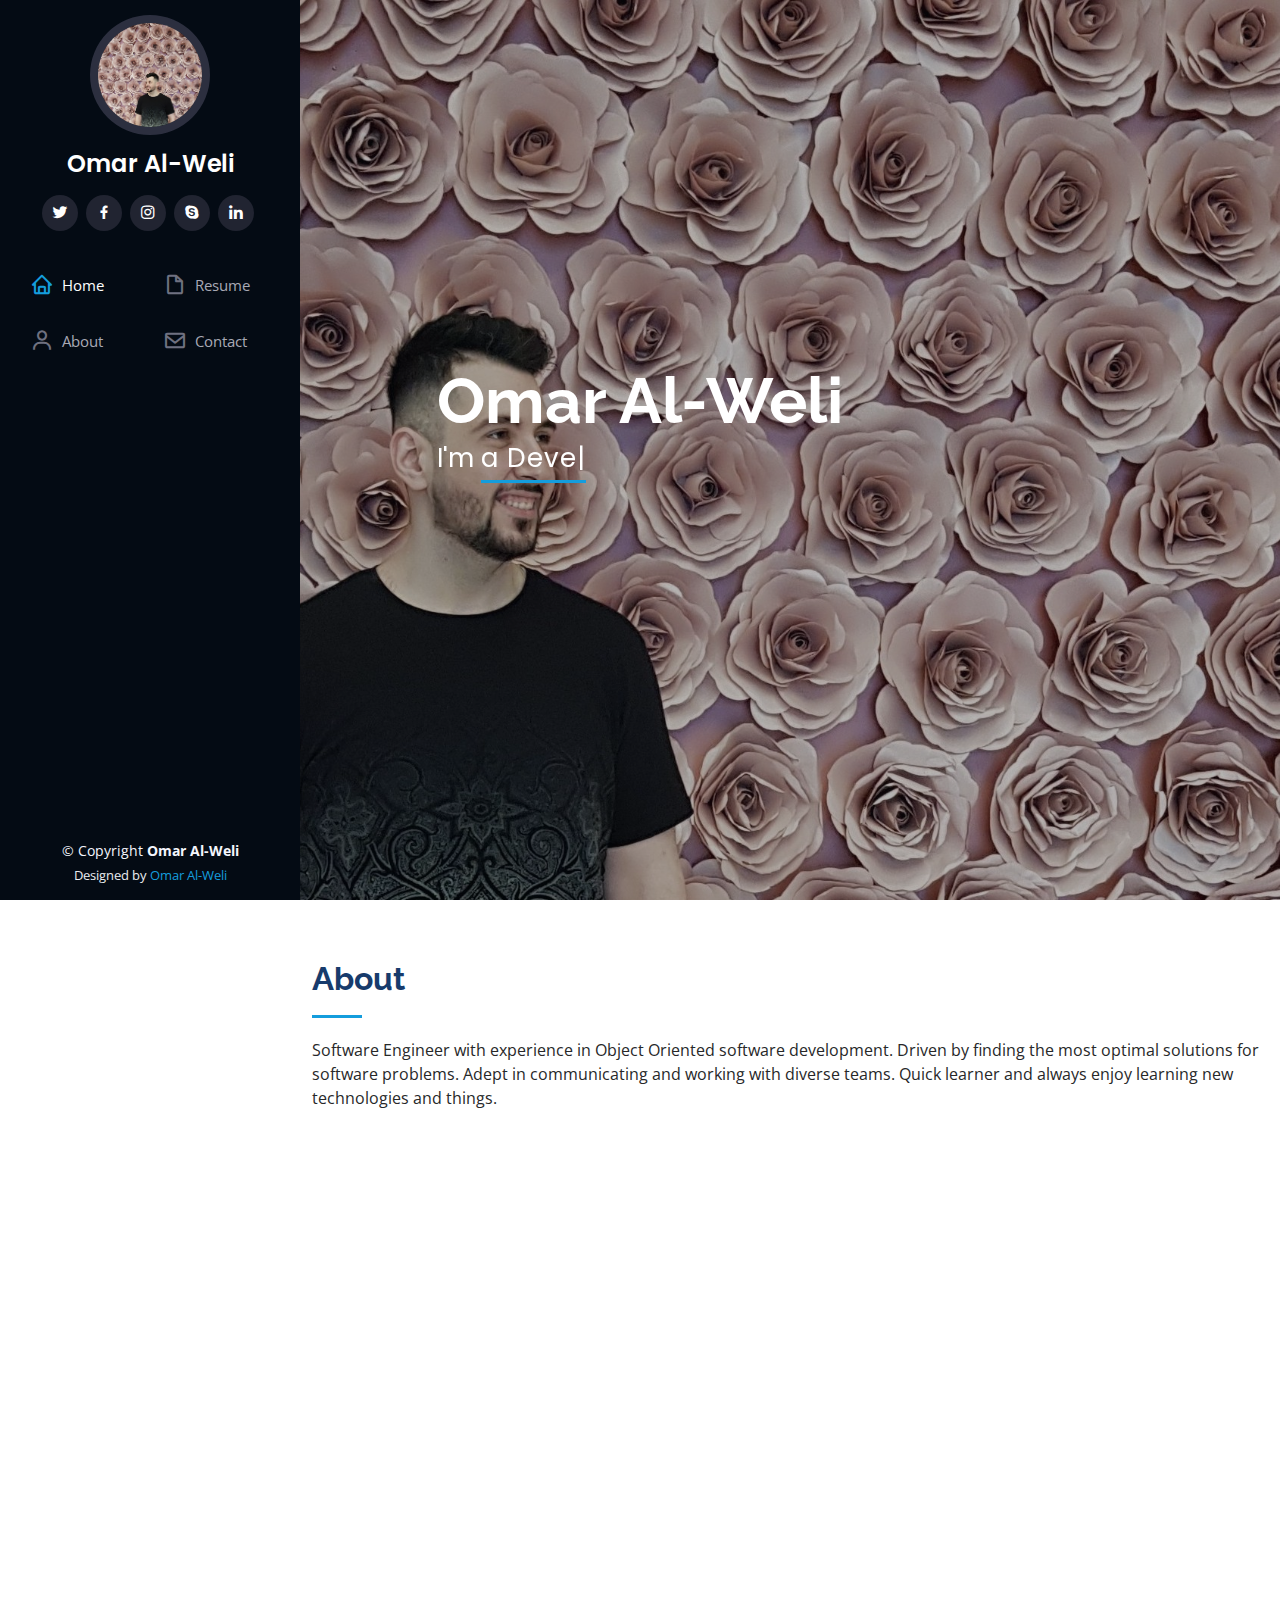
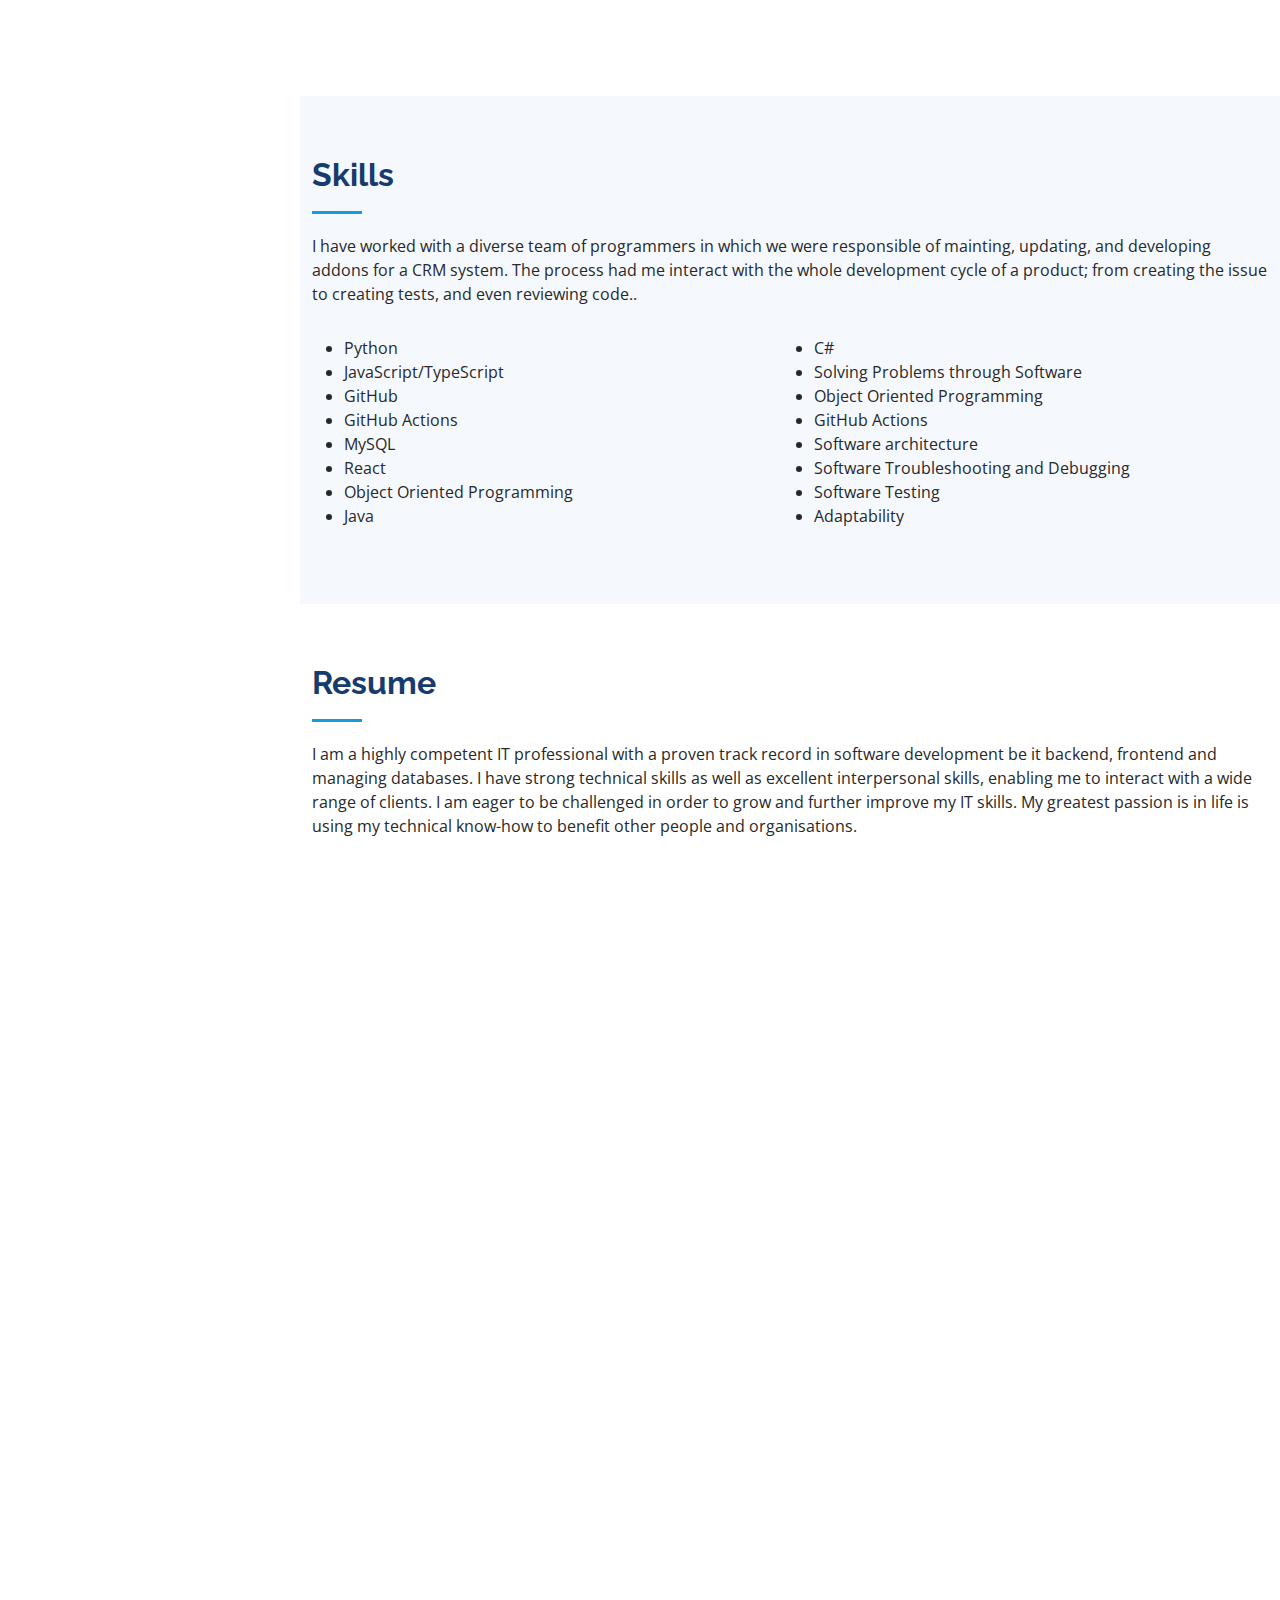
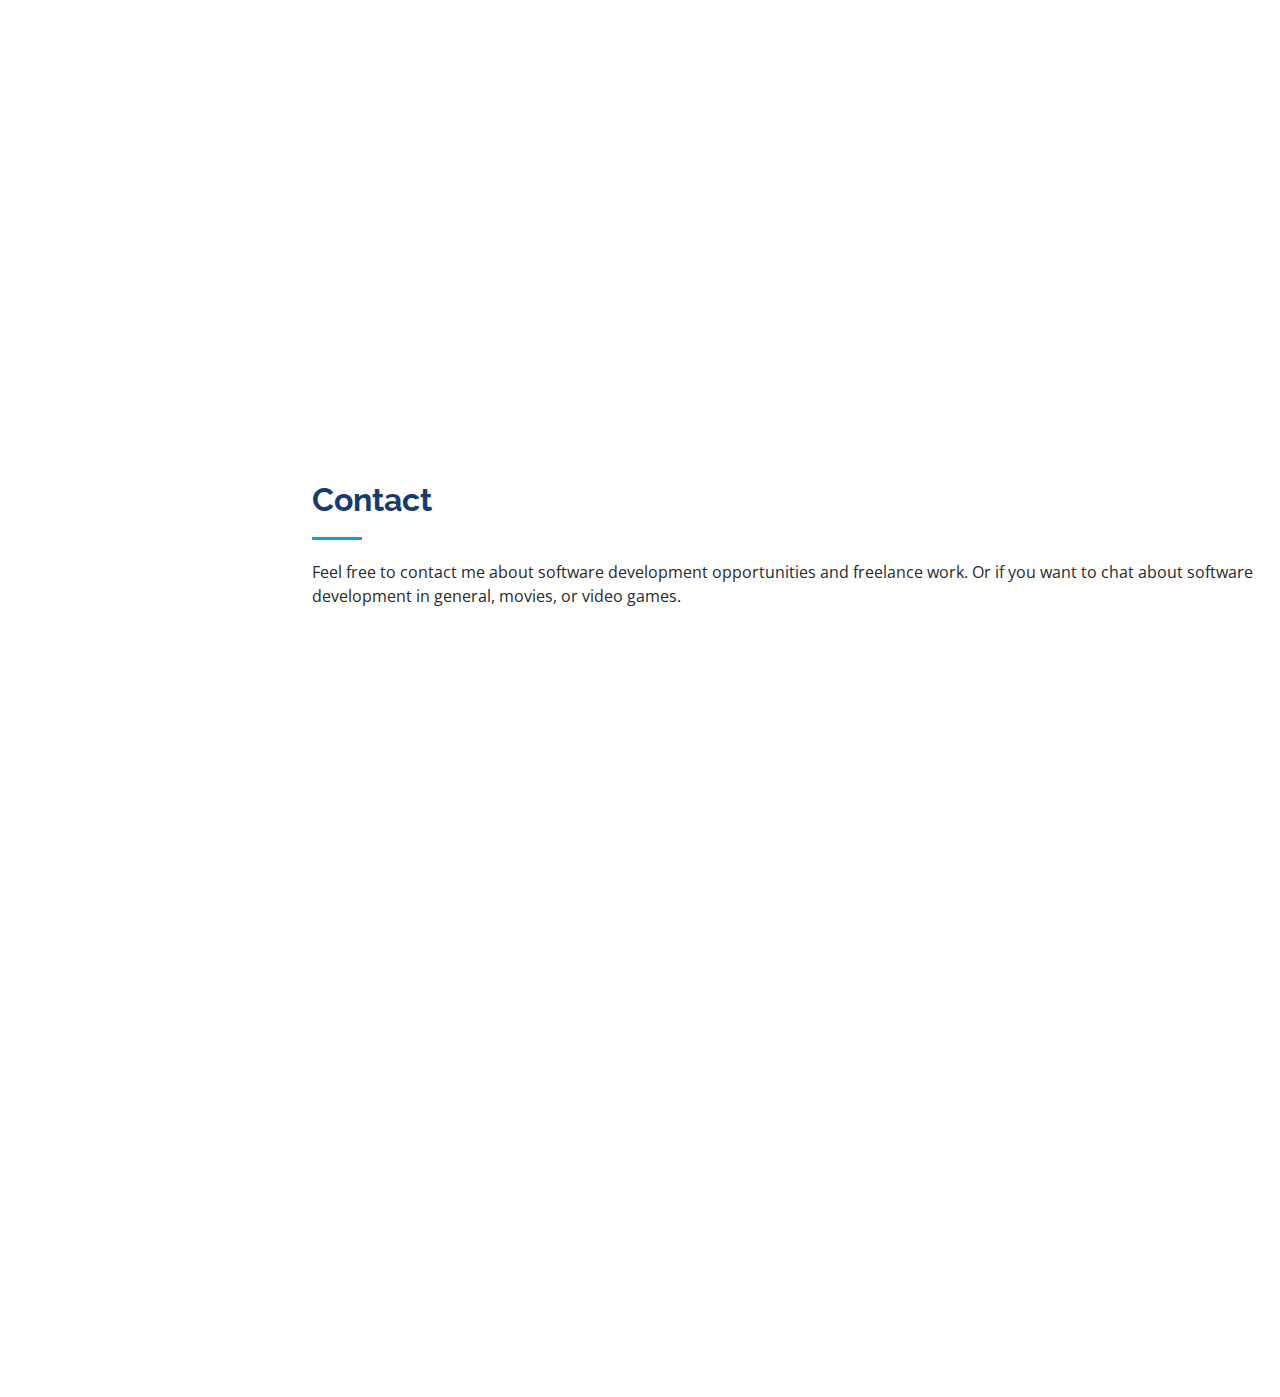
==== index.html @ 82b381b4 "set up the website" ====
<!DOCTYPE html>
<html lang="en">

<head>
  <meta charset="utf-8">
  <meta content="width=device-width, initial-scale=1.0" name="viewport">

  <title>Omar Al-Weli</title>
  <meta content="" name="description">
  <meta content="" name="keywords">

  <link href="assets/img/favicon.png" rel="icon">
  <link href="assets/img/apple-touch-icon.png" rel="apple-touch-icon">

  <link
    href="https://fonts.googleapis.com/css?family=Open+Sans:300,300i,400,400i,600,600i,700,700i|Raleway:300,300i,400,400i,500,500i,600,600i,700,700i|Poppins:300,300i,400,400i,500,500i,600,600i,700,700i"
    rel="stylesheet">

  <link href="assets/vendor/aos/aos.css" rel="stylesheet">
  <link href="assets/vendor/bootstrap/css/bootstrap.min.css" rel="stylesheet">
  <link href="assets/vendor/bootstrap-icons/bootstrap-icons.css" rel="stylesheet">
  <link href="assets/vendor/boxicons/css/boxicons.min.css" rel="stylesheet">
  <link href="assets/vendor/glightbox/css/glightbox.min.css" rel="stylesheet">
  <link href="assets/vendor/swiper/swiper-bundle.min.css" rel="stylesheet">

  <link href="assets/css/style.css" rel="stylesheet">
</head>

<body>

  <i class="bi bi-list mobile-nav-toggle d-xl-none"></i>

  <header id="header">
    <div class="d-flex flex-column">

      <div class="profile">
        <img src="assets/img/profile-img.jpg" alt="" class="img-fluid rounded-circle">
        <h1 class="text-light"><a href="index.html">Omar Al-Weli</a></h1>
        <div class="social-links mt-3 text-center">
          <a href="#" class="twitter"><i class="bx bxl-twitter"></i></a>
          <a href="#" class="facebook"><i class="bx bxl-facebook"></i></a>
          <a href="#" class="instagram"><i class="bx bxl-instagram"></i></a>
          <a href="#" class="google-plus"><i class="bx bxl-skype"></i></a>
          <a href="#" class="linkedin"><i class="bx bxl-linkedin"></i></a>
        </div>
      </div>

      <nav id="navbar" class="nav-menu navbar">
        <ul>
          <li><a href="#hero" class="nav-link scrollto active"><i class="bx bx-home"></i> <span>Home</span></a></li>
          <li><a href="#about" class="nav-link scrollto"><i class="bx bx-user"></i> <span>About</span></a></li>
          <li><a href="#resume" class="nav-link scrollto"><i class="bx bx-file-blank"></i> <span>Resume</span></a></li>
          <li><a href="#contact" class="nav-link scrollto"><i class="bx bx-envelope"></i> <span>Contact</span></a></li>
        </ul>
      </nav>
    </div>
  </header>

  <section id="hero" class="d-flex flex-column justify-content-center align-items-center">
    <div class="hero-container" data-aos="fade-in">
      <h1>Omar Al-Weli</h1>
      <p>I'm <span class="typed" data-typed-items="a Developer, a Coder, a Designer, an Engineer"></span></p>
    </div>
  </section>

  <main id="main">

    <section id="about" class="about">
      <div class="container">

        <div class="section-title">
          <h2>About</h2>
          <p>Software Engineer with experience in Object Oriented software development. Driven by finding the most
            optimal solutions for
            software problems. Adept in communicating and working with diverse teams. Quick learner and always enjoy
            learning new
            technologies and things.</p>
        </div>

        <div class="row">
          <div class="col-lg-4" data-aos="fade-right">
            <img src="assets/img/profile-img.jpg" class="img-fluid" alt="">
          </div>
          <div class="col-lg-8 pt-4 pt-lg-0 content" data-aos="fade-left">
            <h3>Software Developer &amp; Engineer.</h3>
            <p class="fst-italic">
              Professional software engineer for more than two years, more than 5 years studing software, and general
              tech nerd my whole life.
            </p>
            <div class="row">
              <div class="col-lg-6">
                <ul>
                  <li><i class="bi bi-chevron-right"></i> <strong>Birthday:</strong> <span>26 Sep 1990</span></li>
                  <li><i class="bi bi-chevron-right"></i> <strong>Github:</strong>
                    <span>https://github.com/OmarAl-Weli</span></li>
                  <li><i class="bi bi-chevron-right"></i> <strong>Phone:</strong> <span>+46 76 878 3244</span></li>
                  <li><i class="bi bi-chevron-right"></i> <strong>City:</strong> <span>Hässleholm, Sweden</span></li>
                </ul>
              </div>
              <div class="col-lg-6">
                <ul>
                  <li><i class="bi bi-chevron-right"></i> <strong>Age:</strong> <span>33</span></li>
                  <li><i class="bi bi-chevron-right"></i> <strong>Degree:</strong> <span>Master</span></li>
                  <li><i class="bi bi-chevron-right"></i> <strong>Email:</strong> <span>contact@omaralweli.se</span>
                  </li>
                  <li><i class="bi bi-chevron-right"></i> <strong>Freelance:</strong> <span>Available</span></li>
                </ul>
              </div>
            </div>
            <p>
              Although I have been programming professionally for two years I have been part of the tech world my whole
              life.
              Written my first line of code when I was 17 using Microsoft's Visual Basic, and as soon as my code got
              compiled
              and I saw the resuts on the screen I was hooked for life.
            </p>
          </div>
        </div>

      </div>
    </section>

    <section id="facts" class="facts">
      <div class="container">

      </div>
    </section>

    <section id="skills" class="skills section-bg">
      <div class="container">

        <div class="section-title">
          <h2>Skills</h2>
          <p>I have worked with a diverse team of programmers in which we were responsible of mainting, updating, and
            developing addons for a CRM system.
            The process had me interact with the whole development cycle of a product; from creating the issue to
            creating tests, and even reviewing code..</p>
        </div>

        <body>
          <ul>
            <li>Python</li>
            <li>JavaScript/TypeScript</li>
            <li>GitHub</li>
            <li>GitHub Actions</li>
            <li>MySQL</li>
            <li>React</li>
            <li>Object Oriented Programming</li>
            <li>Java</li>
            <li>C#</li>
            <li>Solving Problems through Software</li>
            <li>Object Oriented Programming</li>
            <li>GitHub Actions</li>
            <li>Software architecture</li>
            <li>Software Troubleshooting and Debugging</li>
            <li>Software Testing</li>
            <li>Adaptability</li>
          </ul>


      </div>

      </div>
    </section>

    <section id="resume" class="resume">
      <div class="container">

        <div class="section-title">
          <h2>Resume</h2>
          <p>I am a highly competent IT professional with a proven track record in software development be it backend, frontend and managing databases. 
            I have strong technical skills as well as excellent interpersonal skills, enabling me to interact with a wide range of clients. 
            I am eager to be challenged in order to grow and further improve my IT skills. 
            My greatest passion is in life is using my technical know-how to benefit other people and organisations.</p>
        </div>

        <div class="row">
          <div class="col-lg-6" data-aos="fade-up">
            <h3 class="resume-title">Summary</h3>
            <div class="resume-item pb-0">
              <h4>Omar Al-Weli</h4>
              <p><em>Software developer through and through with an academic and professional background.</em></p>
              <ul>
                <li>Löjtnant Granlunds Väg 2b, Hässleholm</li>
                <li>(076) 878-3244</li>
                <li>contact@omaralweli.se</li>
              </ul>
            </div>

            <h3 class="resume-title">Education</h3>
            <div class="resume-item">
              <h4>Master of Science &amp; Software Engineering</h4>
              <h5>2015 - 2020</h5>
              <p><em>Blekinge Tekniska Högskola , Karlskrona, Sweden</em></p>
              <p>The education provided me with the skills and knowledge required to engineer software systems from the initial planning and scoping of projects, 
                to the process of development, testing, and delivery of the software system itself.  
                The courses covered both engineering and working methodology and it covered subjects such as project planning, software quality, and research methodology.</p>
                <p><b>Research Interests:</b> Software Engineering, Requirement Engineering, Algorithms and Data Structure.</p>
            </div>
            <div class="resume-item">
              <h4>Bachelor of Science &amp; Software development</h4>
              <h5>2011 - 2015</h5>
              <p><em>Kristianstad Högskola, Kristianstad, Sweden</em></p>
              <p>The programme in software development provided both theoretical depth and practical skills. 
                We learned to program, primarily in Java and Python, but also in a number of other programming languages. 
                We developed web and client/server applications as well as apps for mobile platforms such as Android. 
                We also learned about popular new technologies such as cloud services, Big Data and machine learning. 
                All in all it prepared us for a career in a sector in constant development.</p>
                <p><b>Focus:</b> Android Development, Web Development, Software Architecture, Software Testing, And Databases.</p>
            </div>
          </div>
          <div class="col-lg-6" data-aos="fade-up" data-aos-delay="100">
            <h3 class="resume-title">Professional Experience</h3>
            <div class="resume-item">
              <h4>Software Engineer</h4>
              <h5>2021 - Present</h5>
              <p><em>Lime Technologies, Lund, Sweden </em></p>
              <ul>
                <li>Working as a part of the add-ons team and is one of the team members who are responsible for specifying, describing,
                  and creating issues/tasks for each project.</li>
                <li>Coding tasks, fixing bugs, solving coding issues, writing features, and reviewing code in both Python and TypeScript
                  for several web application projects. </li>
                <li>Working with UI/UX to create a functional yet visually appealing products.</li>
                <li>Developing and presenting/demoing features and solutions for the rest of engineering team and senior staff.</li>
                <li>Writing backend and frontend tests.</li>
                <li>Working with GitHub actions and version control and is responsible for two Git repos.</li>
              </ul>
            </div>
            <div class="resume-item">
              <h4>PART TIME WORK EXPERIENCE</h4>
              <h5>2009 - 2018</h5>
              <p><em>Kristianstad, Sweden</em></p>
              <ul>
                <li>Local tech and software repair and maintenance shop.</li>
                <li>Health sector work - Helgedal Hemtjänst</li>
                <li>Administrative and assistance work in a local theater - Kristianstad teater</li>
              </ul>
            </div>
          </div>
        </div>

      </div>
    </section>

    <section id="contact" class="contact">
      <div class="container">

        <div class="section-title">
          <h2>Contact</h2>
          <p>Feel free to contact me about software development opportunities and freelance work. Or if you want to chat about software development in general, movies, or video games.</p>
        </div>

        <div class="row" data-aos="fade-in">

          <div class="col-lg-5 d-flex align-items-stretch">
            <div class="info">
              <div class="address">
                <i class="bi bi-geo-alt"></i>
                <h4>Location:</h4>
                <p>Löjtnant Granlunds väg 2B, 281 52 Hässleholm</p>
              </div>

              <div class="email">
                <i class="bi bi-envelope"></i>
                <h4>Email:</h4>
                <p>contact@omaralweli.se</p>
              </div>

              <div class="phone">
                <i class="bi bi-phone"></i>
                <h4>Call:</h4>
                <p>+46 76 878 3244</p>
              </div>
              <iframe
                src="https://www.google.com/maps/embed?pb=!1m18!1m12!1m3!1d2221.5045456024127!2d13.755064016991216!3d56.16567058066582!2m3!1f0!2f0!3f0!3m2!1i1024!2i768!4f13.1!3m3!1m2!1s0x465157cd54b1b797%3A0x8b37cc461321b036!2sL%C3%B6jtnant%20Granlunds%20v%C3%A4g%202B%2C%20281%2052%20H%C3%A4ssleholm!5e0!3m2!1sen!2sse!4v1675529729567!5m2!1sen!2sse"
                frameborder="0" style="border:0; width: 100%; height: 290px;" allowfullscreen></iframe>
            </div>

          </div>

          <div class="col-lg-7 mt-5 mt-lg-0 d-flex align-items-stretch">
            <form action="forms/contact.php" method="post" role="form" class="php-email-form">
              <div class="row">
                <div class="form-group col-md-6">
                  <label for="name">Your Name</label>
                  <input type="text" name="name" class="form-control" id="name" required>
                </div>
                <div class="form-group col-md-6">
                  <label for="name">Your Email</label>
                  <input type="email" class="form-control" name="email" id="email" required>
                </div>
              </div>
              <div class="form-group">
                <label for="name">Subject</label>
                <input type="text" class="form-control" name="subject" id="subject" required>
              </div>
              <div class="form-group">
                <label for="name">Message</label>
                <textarea class="form-control" name="message" rows="10" required></textarea>
              </div>
              <div class="my-3">
                <div class="loading">Loading</div>
                <div class="error-message"></div>
                <div class="sent-message">Your message has been sent. Thank you!</div>
              </div>
              <div class="text-center"><button type="submit">Send Message</button></div>
            </form>
          </div>

        </div>

      </div>
    </section>

  </main>

  <footer id="footer">
    <div class="container">
      <div class="copyright">
        &copy; Copyright <strong><span>Omar Al-Weli</span></strong>
      </div>
      <div class="credits">
        Designed by <a href="mailto:contact@omaralweli.se">Omar Al-Weli</a>
      </div>
    </div>
  </footer>

  <a href="#" class="back-to-top d-flex align-items-center justify-content-center"><i
      class="bi bi-arrow-up-short"></i></a>

  <script src="assets/vendor/purecounter/purecounter_vanilla.js"></script>
  <script src="assets/vendor/aos/aos.js"></script>
  <script src="assets/vendor/bootstrap/js/bootstrap.bundle.min.js"></script>
  <script src="assets/vendor/glightbox/js/glightbox.min.js"></script>
  <script src="assets/vendor/isotope-layout/isotope.pkgd.min.js"></script>
  <script src="assets/vendor/swiper/swiper-bundle.min.js"></script>
  <script src="assets/vendor/typed.js/typed.min.js"></script>
  <script src="assets/vendor/waypoints/noframework.waypoints.js"></script>
  <script src="assets/vendor/php-email-form/validate.js"></script>

  <script src="assets/js/main.js"></script>

</body>

</html>
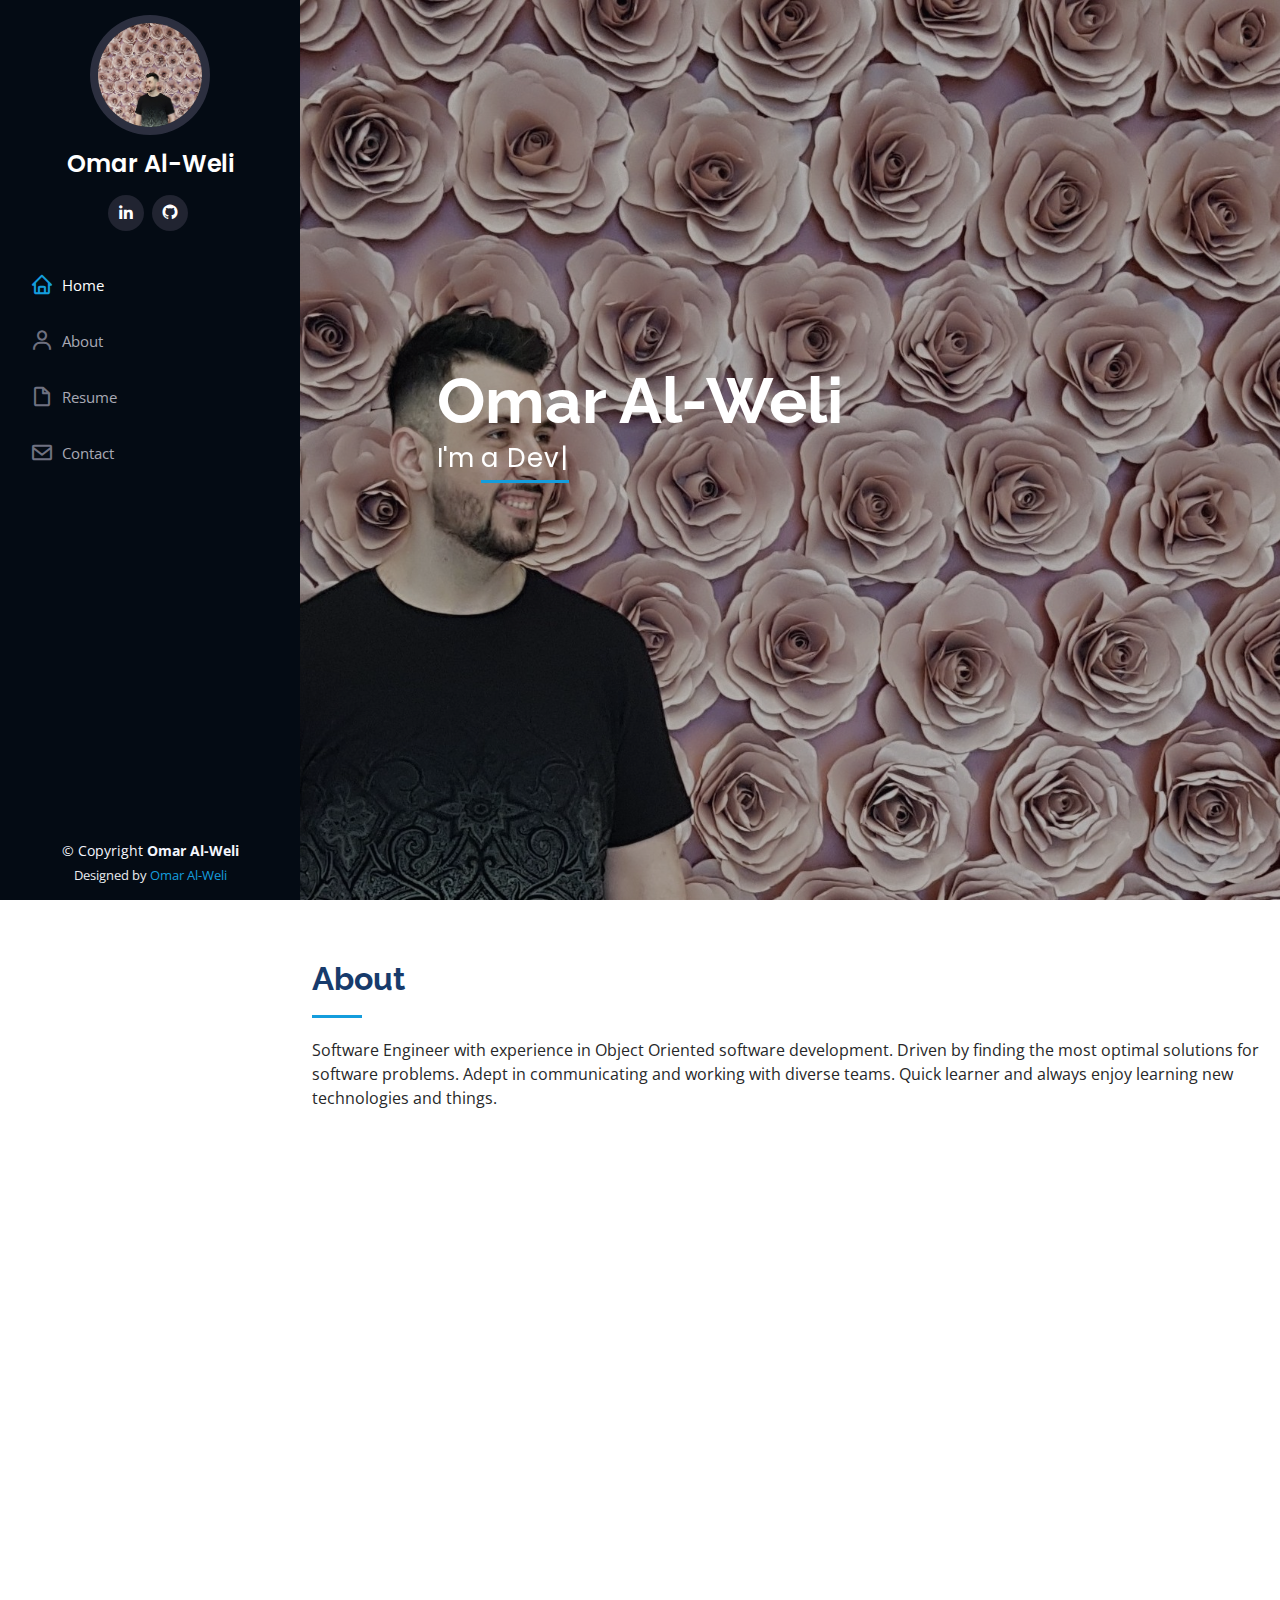
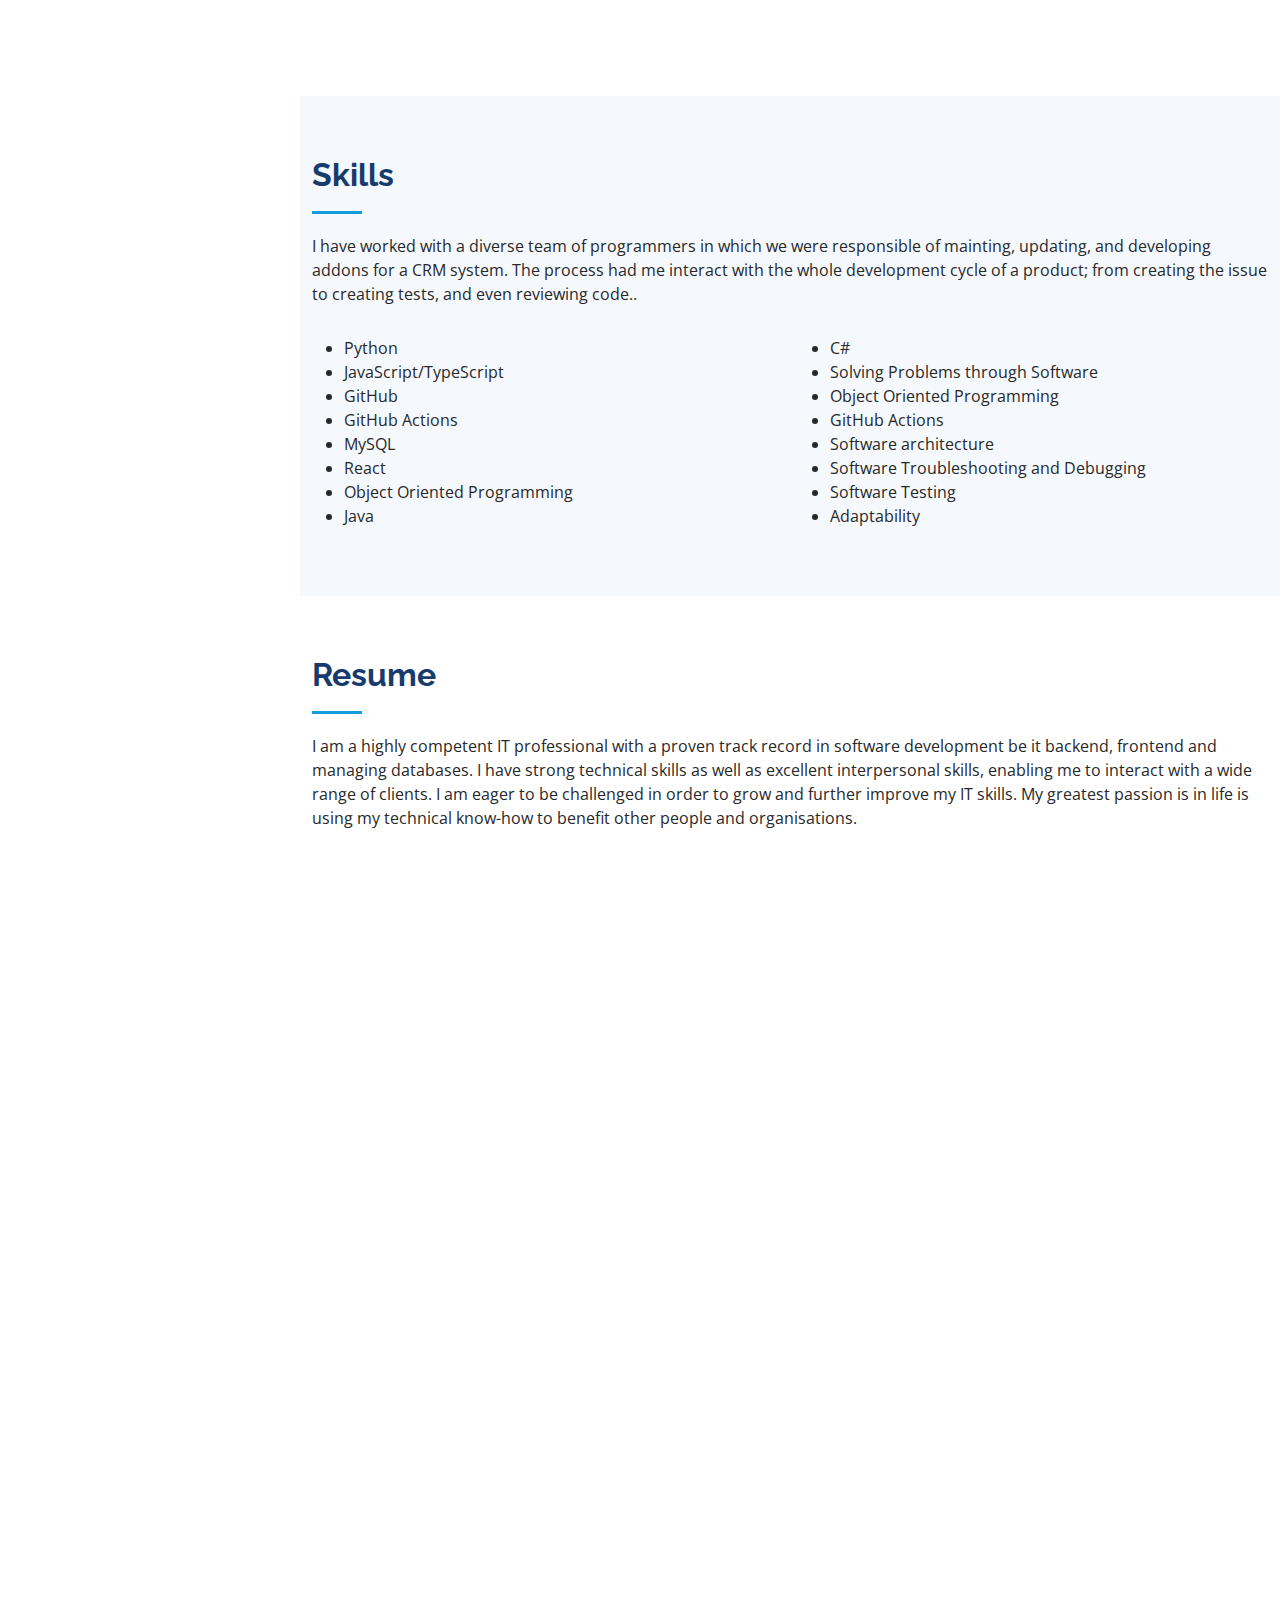
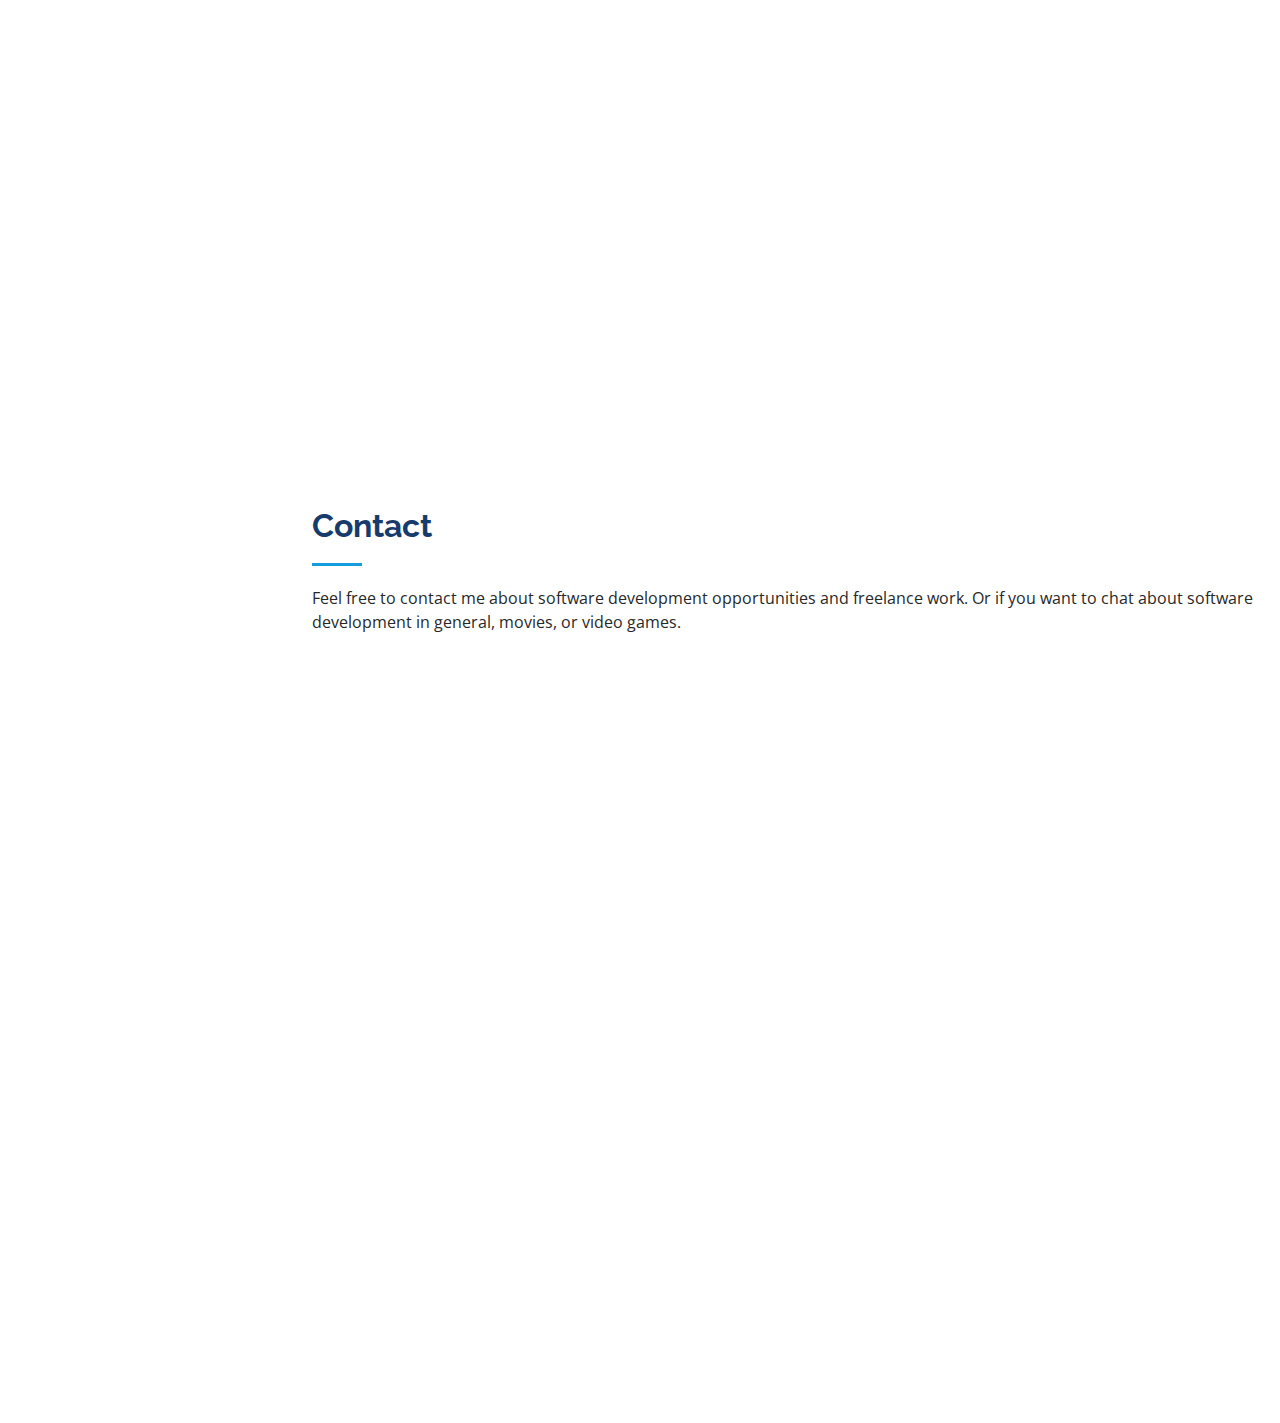
==== commit 2592681e: "fix: some minor fixes" ====
--- a/index.html
+++ b/index.html
@@ -32,18 +32,16 @@
 
   <header id="header">
     <div class="d-flex flex-column">
-
+      <!--fix the socials-->
       <div class="profile">
         <img src="assets/img/profile-img.jpg" alt="" class="img-fluid rounded-circle">
         <h1 class="text-light"><a href="index.html">Omar Al-Weli</a></h1>
         <div class="social-links mt-3 text-center">
-          <a href="#" class="twitter"><i class="bx bxl-twitter"></i></a>
-          <a href="#" class="facebook"><i class="bx bxl-facebook"></i></a>
-          <a href="#" class="instagram"><i class="bx bxl-instagram"></i></a>
-          <a href="#" class="google-plus"><i class="bx bxl-skype"></i></a>
-          <a href="#" class="linkedin"><i class="bx bxl-linkedin"></i></a>
-        </div>
-      </div>
+          <a href="https://www.linkedin.com/in/omar-al-weli-9bb9901b6/" class="linkedin"><i class="bx bxl-linkedin"></i></a>
+          <a href="https://github.com/OmarAl-Weli" class="github"><i class="bx bxl-github"></i></a>
+        </div>
+      </div>
+      <!--fix the socials-->
 
       <nav id="navbar" class="nav-menu navbar">
         <ul>
@@ -91,8 +89,7 @@
               <div class="col-lg-6">
                 <ul>
                   <li><i class="bi bi-chevron-right"></i> <strong>Birthday:</strong> <span>26 Sep 1990</span></li>
-                  <li><i class="bi bi-chevron-right"></i> <strong>Github:</strong>
-                    <span>https://github.com/OmarAl-Weli</span></li>
+                  <li><i class="bi bi-chevron-right"></i> <strong>Github:</strong> <span>github.com/OmarAl-Weli</span></li>
                   <li><i class="bi bi-chevron-right"></i> <strong>Phone:</strong> <span>+46 76 878 3244</span></li>
                   <li><i class="bi bi-chevron-right"></i> <strong>City:</strong> <span>Hässleholm, Sweden</span></li>
                 </ul>
@@ -101,7 +98,7 @@
                 <ul>
                   <li><i class="bi bi-chevron-right"></i> <strong>Age:</strong> <span>33</span></li>
                   <li><i class="bi bi-chevron-right"></i> <strong>Degree:</strong> <span>Master</span></li>
-                  <li><i class="bi bi-chevron-right"></i> <strong>Email:</strong> <span>contact@omaralweli.se</span>
+                  <li><i class="bi bi-chevron-right"></i> <strong>Email:</strong> <span>omar.alweli5@gmail.com</span>
                   </li>
                   <li><i class="bi bi-chevron-right"></i> <strong>Freelance:</strong> <span>Available</span></li>
                 </ul>
@@ -137,7 +134,7 @@
             creating tests, and even reviewing code..</p>
         </div>
 
-        <body>
+        <div class="skills-list">
           <ul>
             <li>Python</li>
             <li>JavaScript/TypeScript</li>
@@ -156,7 +153,7 @@
             <li>Software Testing</li>
             <li>Adaptability</li>
           </ul>
-
+        </div>
 
       </div>
 
@@ -183,7 +180,7 @@
               <ul>
                 <li>Löjtnant Granlunds Väg 2b, Hässleholm</li>
                 <li>(076) 878-3244</li>
-                <li>contact@omaralweli.se</li>
+                <li>omar.alweli5@gmail.com</li>
               </ul>
             </div>
 
@@ -263,7 +260,7 @@
               <div class="email">
                 <i class="bi bi-envelope"></i>
                 <h4>Email:</h4>
-                <p>contact@omaralweli.se</p>
+                <p>omar.alweli5@gmail.com</p>
               </div>
 
               <div class="phone">
@@ -320,7 +317,7 @@
         &copy; Copyright <strong><span>Omar Al-Weli</span></strong>
       </div>
       <div class="credits">
-        Designed by <a href="mailto:contact@omaralweli.se">Omar Al-Weli</a>
+        Designed by <a href="mailto:omar.alweli5@gmail.com">Omar Al-Weli</a>
       </div>
     </div>
   </footer>
--- a/assets/css/style.css
+++ b/assets/css/style.css
@@ -358,7 +358,7 @@
 /*--------------------------------------------------------------
 # Skills
 --------------------------------------------------------------*/
-ul {
+.skills-list {
   columns: 2;
   -webkit-columns: 2;
   -moz-columns: 2;
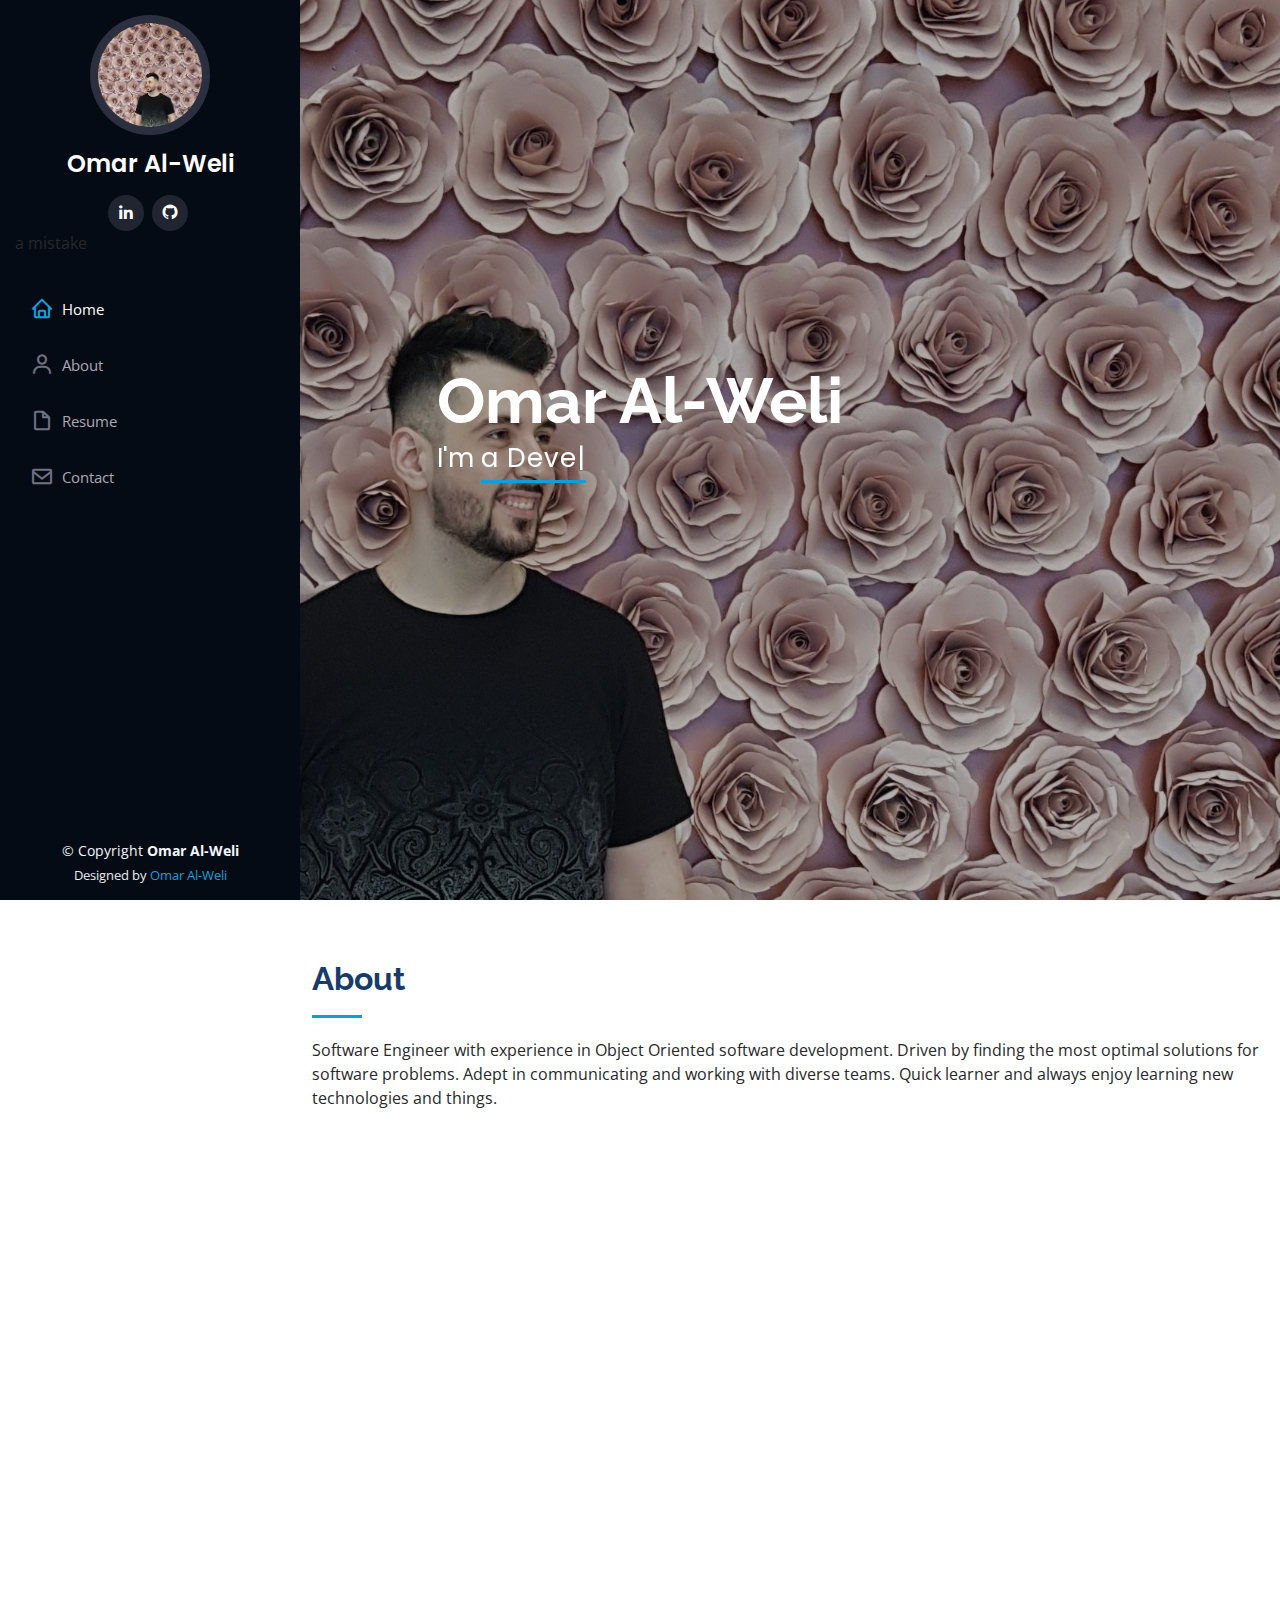
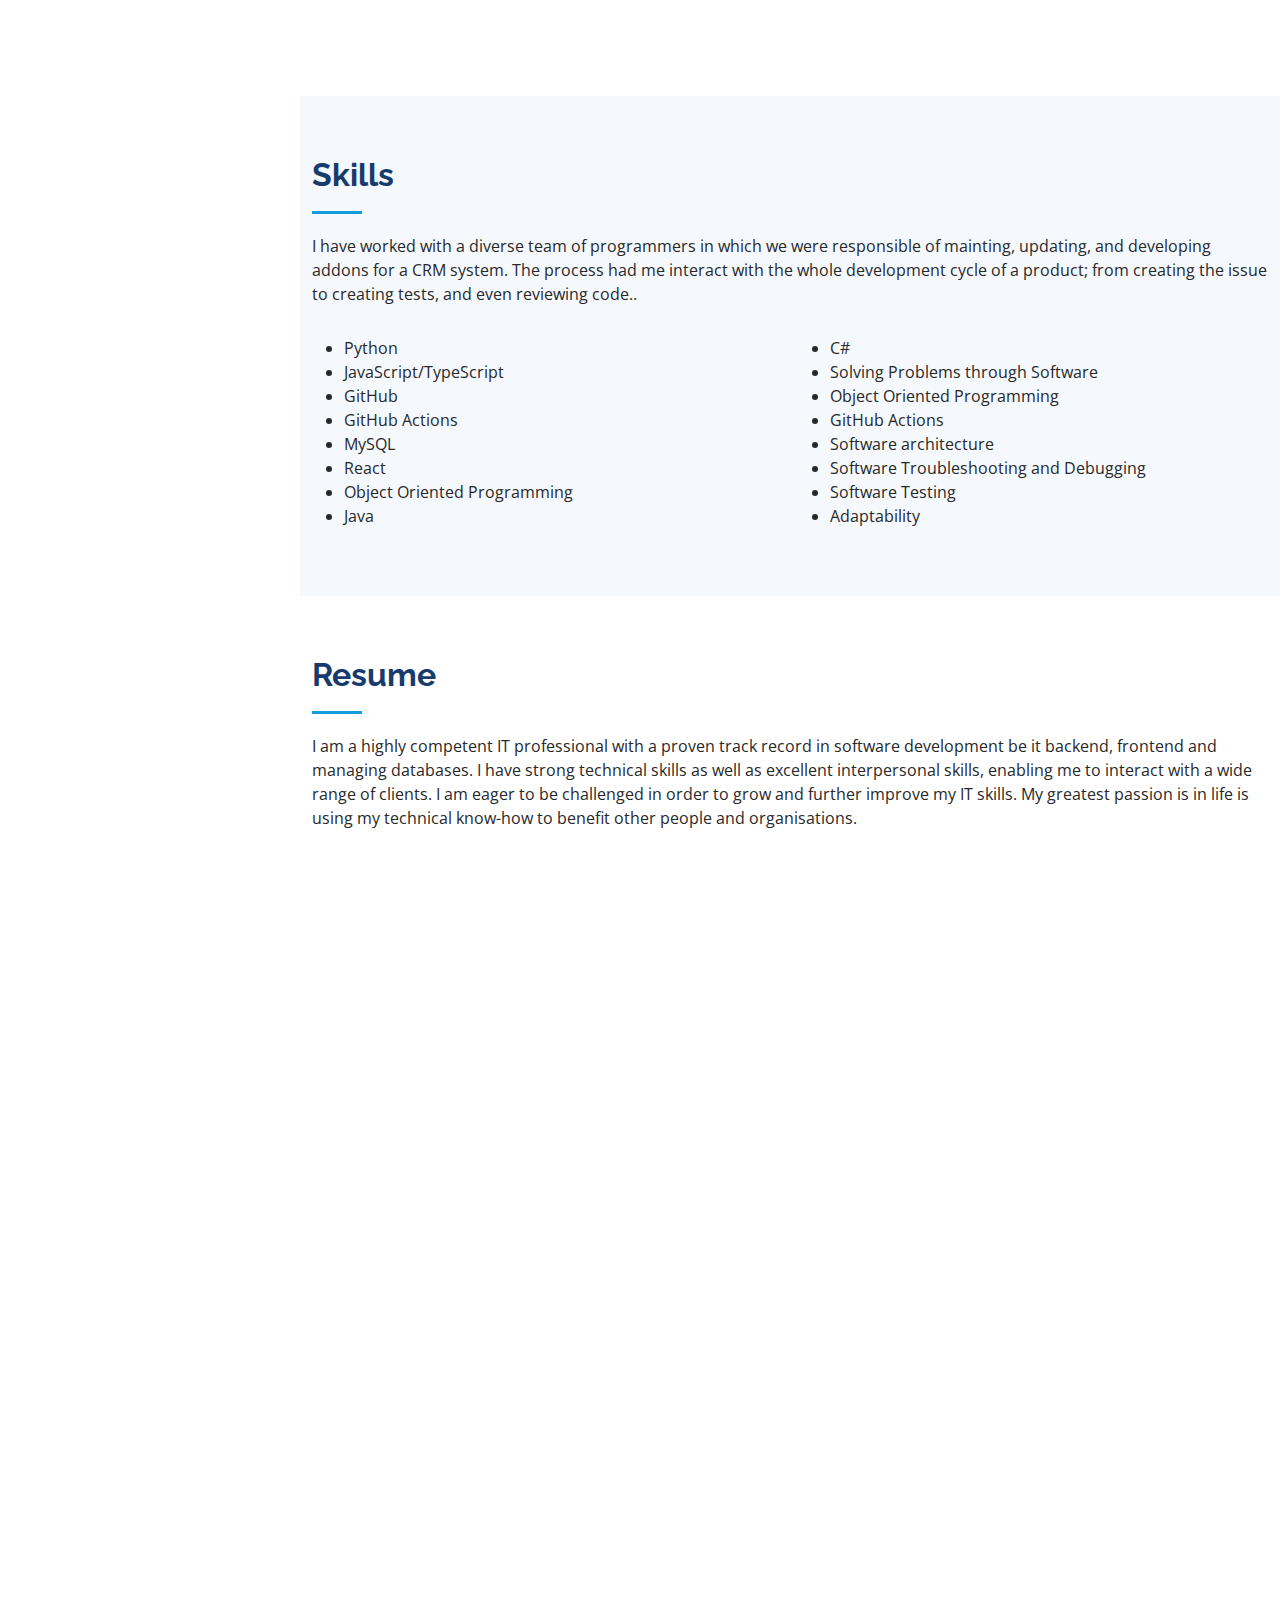
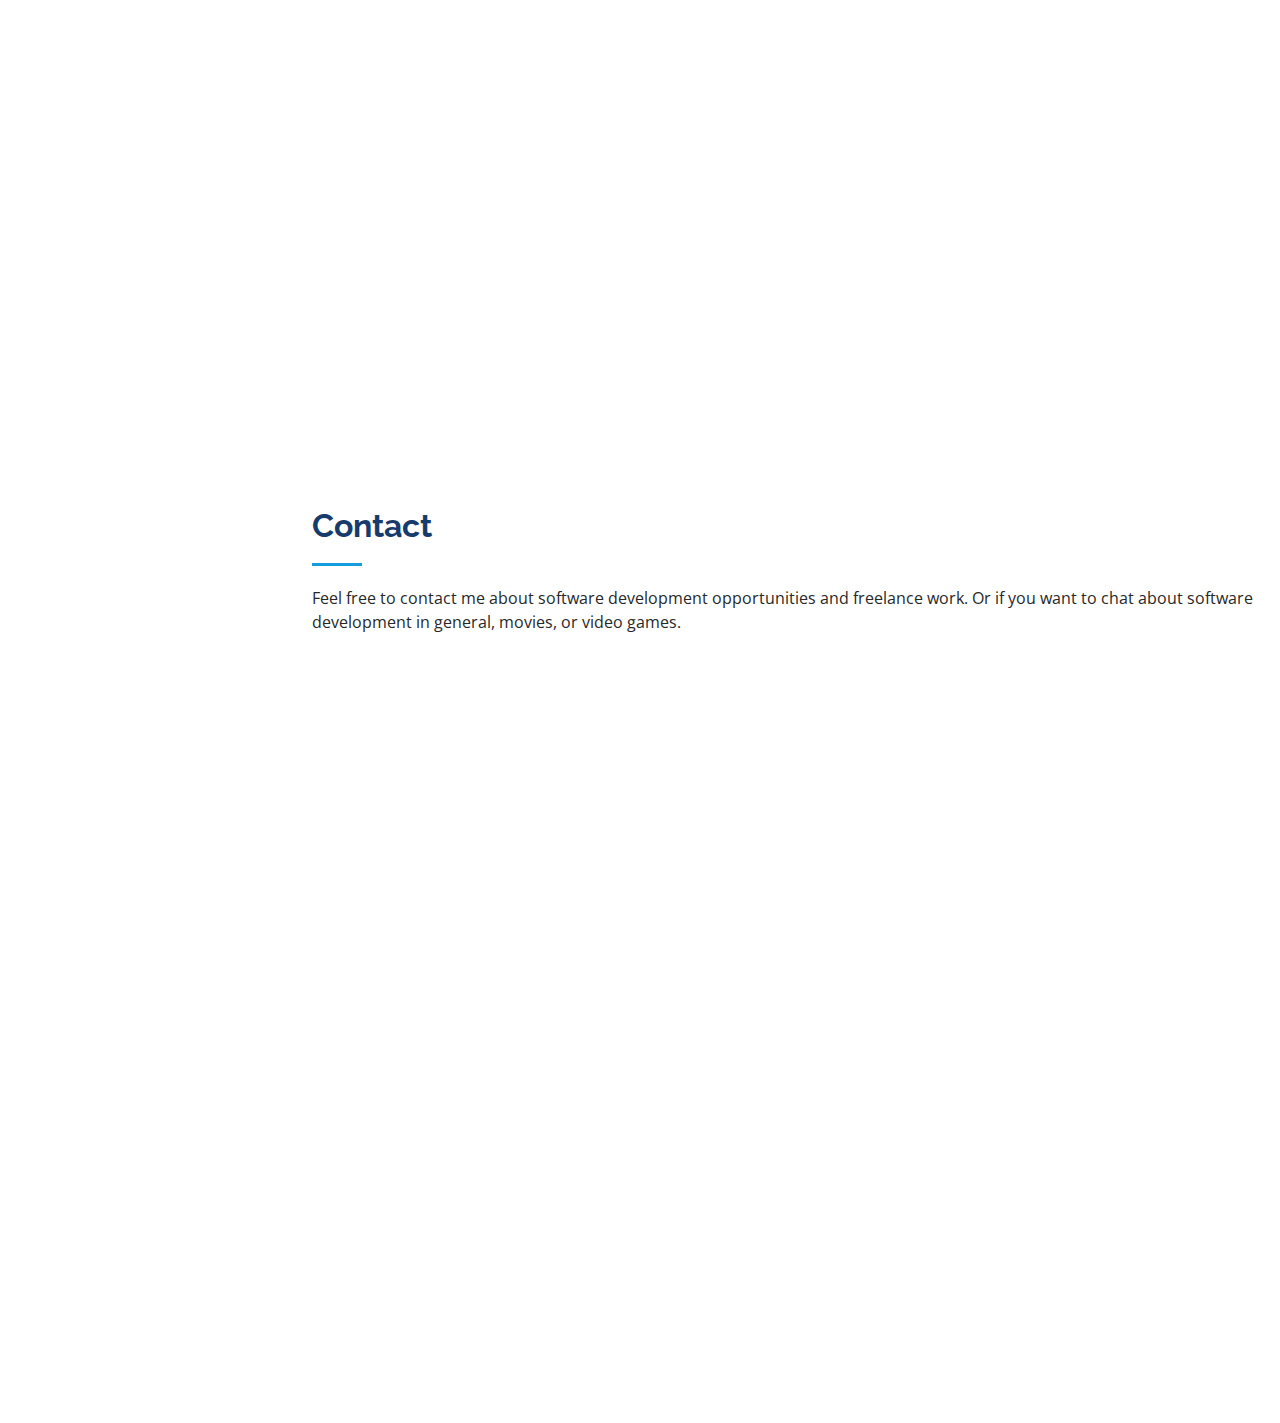
==== commit 0834a19b: "feat: add a mistake" ====
--- a/index.html
+++ b/index.html
@@ -32,17 +32,16 @@
 
   <header id="header">
     <div class="d-flex flex-column">
-      <!--fix the socials-->
       <div class="profile">
         <img src="assets/img/profile-img.jpg" alt="" class="img-fluid rounded-circle">
         <h1 class="text-light"><a href="index.html">Omar Al-Weli</a></h1>
         <div class="social-links mt-3 text-center">
-          <a href="https://www.linkedin.com/in/omar-al-weli-9bb9901b6/" class="linkedin"><i class="bx bxl-linkedin"></i></a>
+          <a href="https://www.linkedin.com/in/omar-al-weli-9bb9901b6/" class="linkedin"><i
+              class="bx bxl-linkedin"></i></a>
           <a href="https://github.com/OmarAl-Weli" class="github"><i class="bx bxl-github"></i></a>
         </div>
       </div>
-      <!--fix the socials-->
-
+      a mistake
       <nav id="navbar" class="nav-menu navbar">
         <ul>
           <li><a href="#hero" class="nav-link scrollto active"><i class="bx bx-home"></i> <span>Home</span></a></li>
@@ -89,7 +88,8 @@
               <div class="col-lg-6">
                 <ul>
                   <li><i class="bi bi-chevron-right"></i> <strong>Birthday:</strong> <span>26 Sep 1990</span></li>
-                  <li><i class="bi bi-chevron-right"></i> <strong>Github:</strong> <span>github.com/OmarAl-Weli</span></li>
+                  <li><i class="bi bi-chevron-right"></i> <strong>Github:</strong> <span>github.com/OmarAl-Weli</span>
+                  </li>
                   <li><i class="bi bi-chevron-right"></i> <strong>Phone:</strong> <span>+46 76 878 3244</span></li>
                   <li><i class="bi bi-chevron-right"></i> <strong>City:</strong> <span>Hässleholm, Sweden</span></li>
                 </ul>
@@ -157,7 +157,6 @@
 
       </div>
 
-      </div>
     </section>
 
     <section id="resume" class="resume">
@@ -165,9 +164,11 @@
 
         <div class="section-title">
           <h2>Resume</h2>
-          <p>I am a highly competent IT professional with a proven track record in software development be it backend, frontend and managing databases. 
-            I have strong technical skills as well as excellent interpersonal skills, enabling me to interact with a wide range of clients. 
-            I am eager to be challenged in order to grow and further improve my IT skills. 
+          <p>I am a highly competent IT professional with a proven track record in software development be it backend,
+            frontend and managing databases.
+            I have strong technical skills as well as excellent interpersonal skills, enabling me to interact with a
+            wide range of clients.
+            I am eager to be challenged in order to grow and further improve my IT skills.
             My greatest passion is in life is using my technical know-how to benefit other people and organisations.</p>
         </div>
 
@@ -189,21 +190,26 @@
               <h4>Master of Science &amp; Software Engineering</h4>
               <h5>2015 - 2020</h5>
               <p><em>Blekinge Tekniska Högskola , Karlskrona, Sweden</em></p>
-              <p>The education provided me with the skills and knowledge required to engineer software systems from the initial planning and scoping of projects, 
-                to the process of development, testing, and delivery of the software system itself.  
-                The courses covered both engineering and working methodology and it covered subjects such as project planning, software quality, and research methodology.</p>
-                <p><b>Research Interests:</b> Software Engineering, Requirement Engineering, Algorithms and Data Structure.</p>
+              <p>The education provided me with the skills and knowledge required to engineer software systems from the
+                initial planning and scoping of projects,
+                to the process of development, testing, and delivery of the software system itself.
+                The courses covered both engineering and working methodology and it covered subjects such as project
+                planning, software quality, and research methodology.</p>
+              <p><b>Research Interests:</b> Software Engineering, Requirement Engineering, Algorithms and Data
+                Structure.</p>
             </div>
             <div class="resume-item">
               <h4>Bachelor of Science &amp; Software development</h4>
               <h5>2011 - 2015</h5>
               <p><em>Kristianstad Högskola, Kristianstad, Sweden</em></p>
-              <p>The programme in software development provided both theoretical depth and practical skills. 
-                We learned to program, primarily in Java and Python, but also in a number of other programming languages. 
-                We developed web and client/server applications as well as apps for mobile platforms such as Android. 
-                We also learned about popular new technologies such as cloud services, Big Data and machine learning. 
+              <p>The programme in software development provided both theoretical depth and practical skills.
+                We learned to program, primarily in Java and Python, but also in a number of other programming
+                languages.
+                We developed web and client/server applications as well as apps for mobile platforms such as Android.
+                We also learned about popular new technologies such as cloud services, Big Data and machine learning.
                 All in all it prepared us for a career in a sector in constant development.</p>
-                <p><b>Focus:</b> Android Development, Web Development, Software Architecture, Software Testing, And Databases.</p>
+              <p><b>Focus:</b> Android Development, Web Development, Software Architecture, Software Testing, And
+                Databases.</p>
             </div>
           </div>
           <div class="col-lg-6" data-aos="fade-up" data-aos-delay="100">
@@ -213,12 +219,15 @@
               <h5>2021 - Present</h5>
               <p><em>Lime Technologies, Lund, Sweden </em></p>
               <ul>
-                <li>Working as a part of the add-ons team and is one of the team members who are responsible for specifying, describing,
+                <li>Working as a part of the add-ons team and is one of the team members who are responsible for
+                  specifying, describing,
                   and creating issues/tasks for each project.</li>
-                <li>Coding tasks, fixing bugs, solving coding issues, writing features, and reviewing code in both Python and TypeScript
+                <li>Coding tasks, fixing bugs, solving coding issues, writing features, and reviewing code in both
+                  Python and TypeScript
                   for several web application projects. </li>
                 <li>Working with UI/UX to create a functional yet visually appealing products.</li>
-                <li>Developing and presenting/demoing features and solutions for the rest of engineering team and senior staff.</li>
+                <li>Developing and presenting/demoing features and solutions for the rest of engineering team and senior
+                  staff.</li>
                 <li>Writing backend and frontend tests.</li>
                 <li>Working with GitHub actions and version control and is responsible for two Git repos.</li>
               </ul>
@@ -244,7 +253,8 @@
 
         <div class="section-title">
           <h2>Contact</h2>
-          <p>Feel free to contact me about software development opportunities and freelance work. Or if you want to chat about software development in general, movies, or video games.</p>
+          <p>Feel free to contact me about software development opportunities and freelance work. Or if you want to chat
+            about software development in general, movies, or video games.</p>
         </div>
 
         <div class="row" data-aos="fade-in">
@@ -260,48 +270,19 @@
               <div class="email">
                 <i class="bi bi-envelope"></i>
                 <h4>Email:</h4>
-                <p>omar.alweli5@gmail.com</p>
+                <p> <a href="mailto:omar.alweli5@gmail.com"> omar.alweli5@gmail.com> </a></p>
               </div>
 
               <div class="phone">
                 <i class="bi bi-phone"></i>
                 <h4>Call:</h4>
-                <p>+46 76 878 3244</p>
+                <p><a href="tel:+46768783244">+46 76 878 3244</a></p>
               </div>
               <iframe
                 src="https://www.google.com/maps/embed?pb=!1m18!1m12!1m3!1d2221.5045456024127!2d13.755064016991216!3d56.16567058066582!2m3!1f0!2f0!3f0!3m2!1i1024!2i768!4f13.1!3m3!1m2!1s0x465157cd54b1b797%3A0x8b37cc461321b036!2sL%C3%B6jtnant%20Granlunds%20v%C3%A4g%202B%2C%20281%2052%20H%C3%A4ssleholm!5e0!3m2!1sen!2sse!4v1675529729567!5m2!1sen!2sse"
                 frameborder="0" style="border:0; width: 100%; height: 290px;" allowfullscreen></iframe>
             </div>
 
-          </div>
-
-          <div class="col-lg-7 mt-5 mt-lg-0 d-flex align-items-stretch">
-            <form action="forms/contact.php" method="post" role="form" class="php-email-form">
-              <div class="row">
-                <div class="form-group col-md-6">
-                  <label for="name">Your Name</label>
-                  <input type="text" name="name" class="form-control" id="name" required>
-                </div>
-                <div class="form-group col-md-6">
-                  <label for="name">Your Email</label>
-                  <input type="email" class="form-control" name="email" id="email" required>
-                </div>
-              </div>
-              <div class="form-group">
-                <label for="name">Subject</label>
-                <input type="text" class="form-control" name="subject" id="subject" required>
-              </div>
-              <div class="form-group">
-                <label for="name">Message</label>
-                <textarea class="form-control" name="message" rows="10" required></textarea>
-              </div>
-              <div class="my-3">
-                <div class="loading">Loading</div>
-                <div class="error-message"></div>
-                <div class="sent-message">Your message has been sent. Thank you!</div>
-              </div>
-              <div class="text-center"><button type="submit">Send Message</button></div>
-            </form>
           </div>
 
         </div>
@@ -333,7 +314,6 @@
   <script src="assets/vendor/swiper/swiper-bundle.min.js"></script>
   <script src="assets/vendor/typed.js/typed.min.js"></script>
   <script src="assets/vendor/waypoints/noframework.waypoints.js"></script>
-  <script src="assets/vendor/php-email-form/validate.js"></script>
 
   <script src="assets/js/main.js"></script>
 
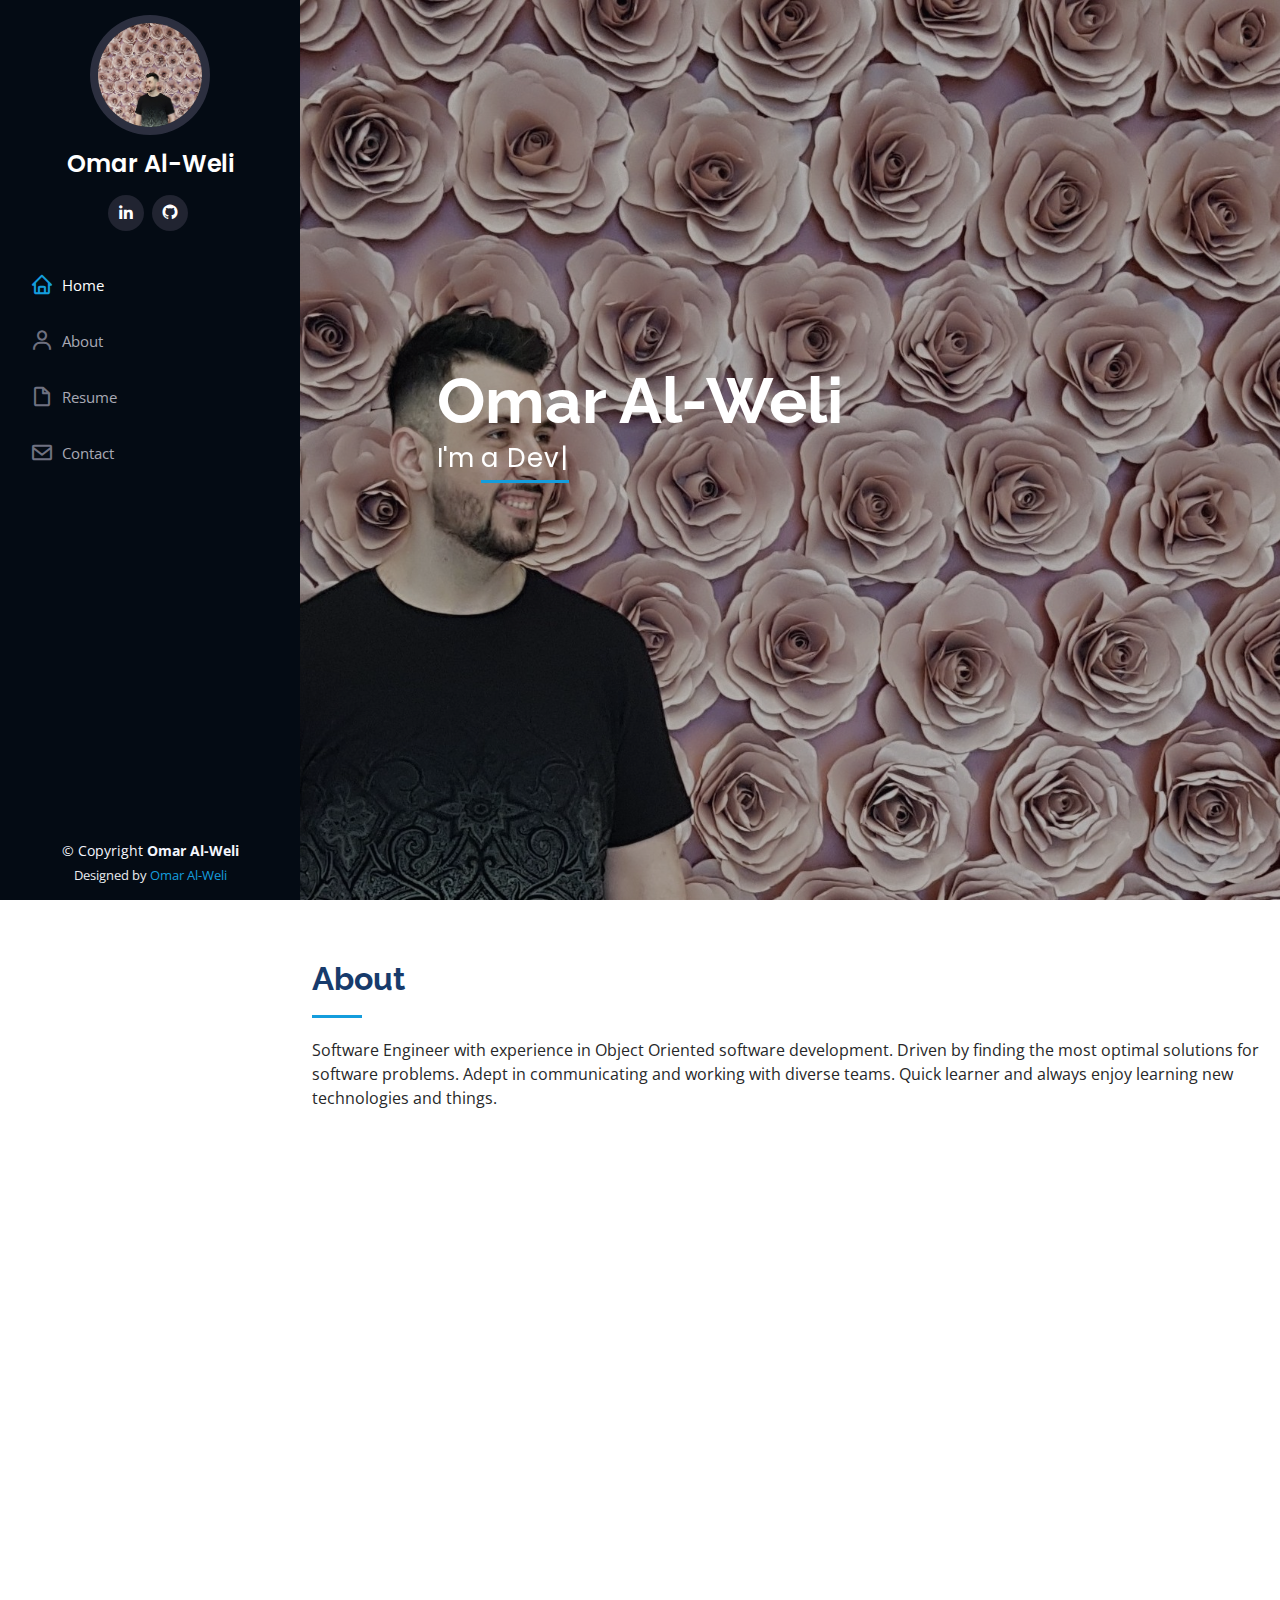
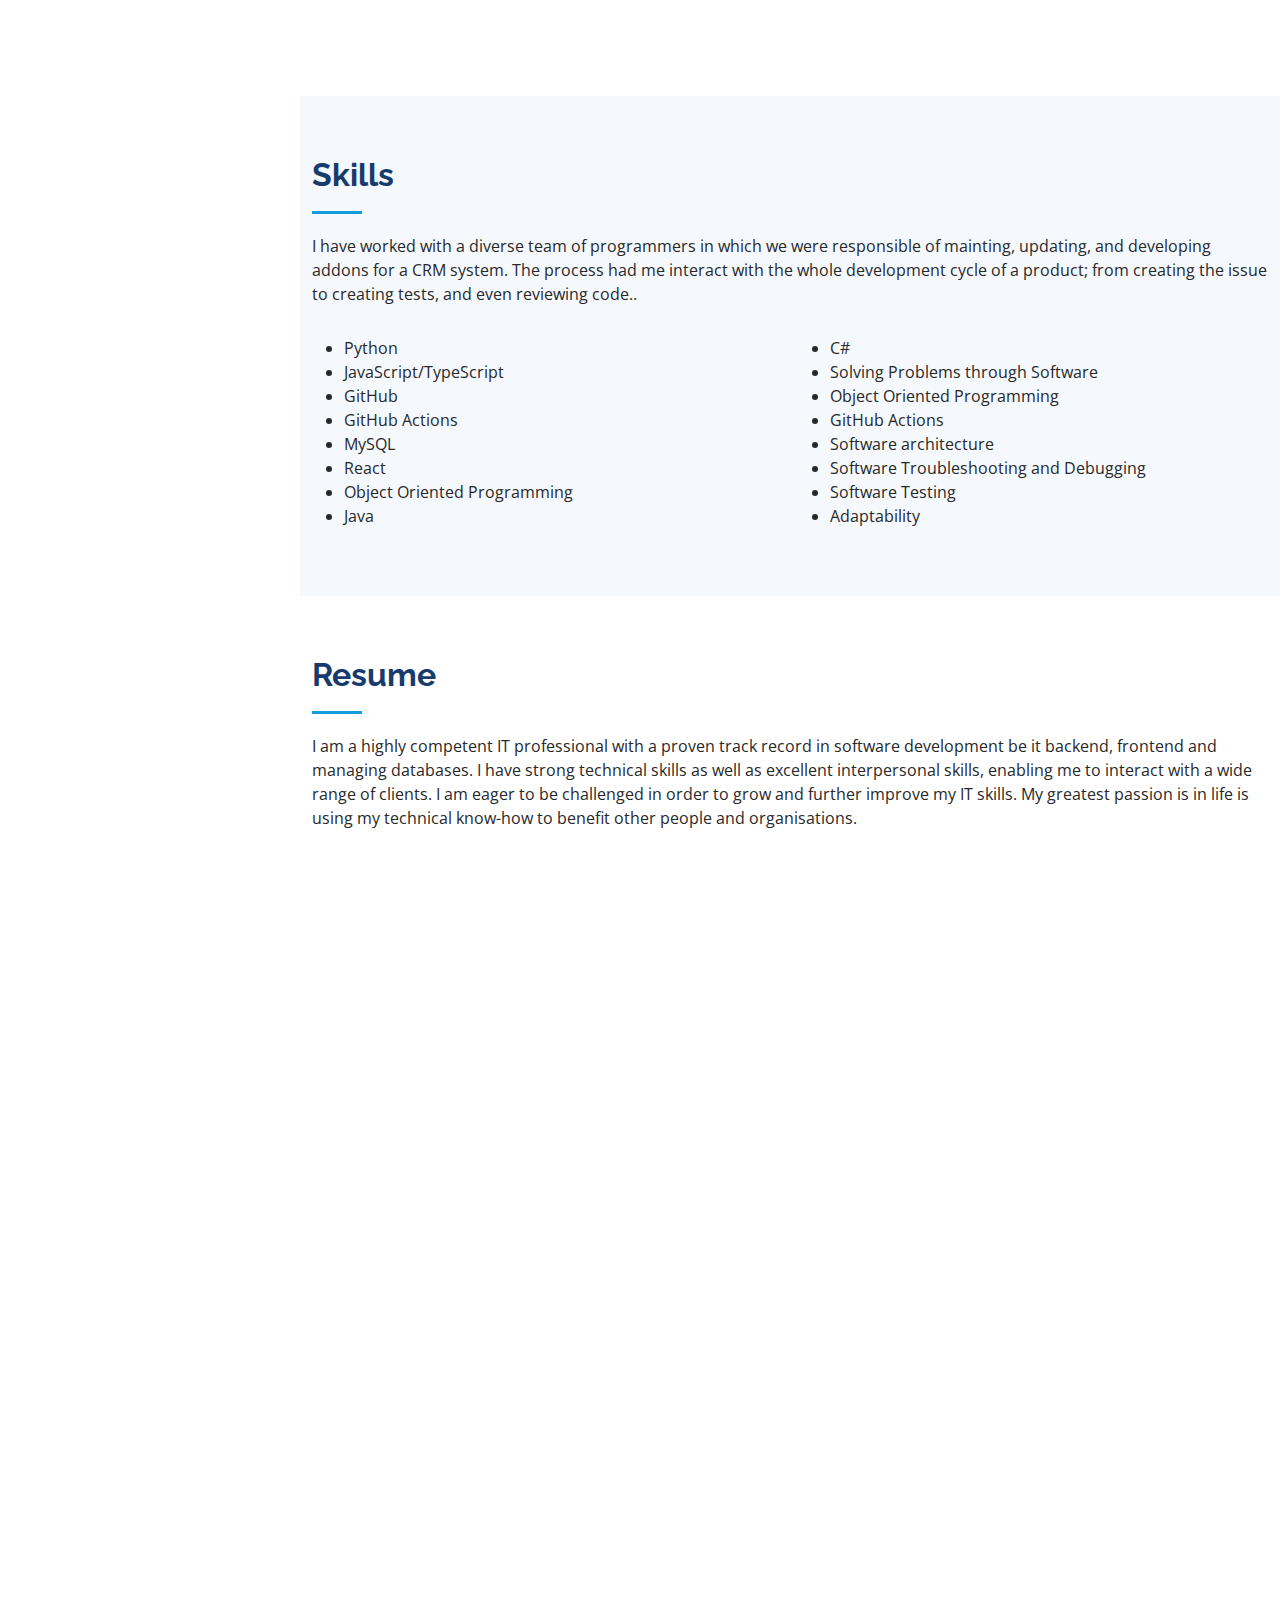
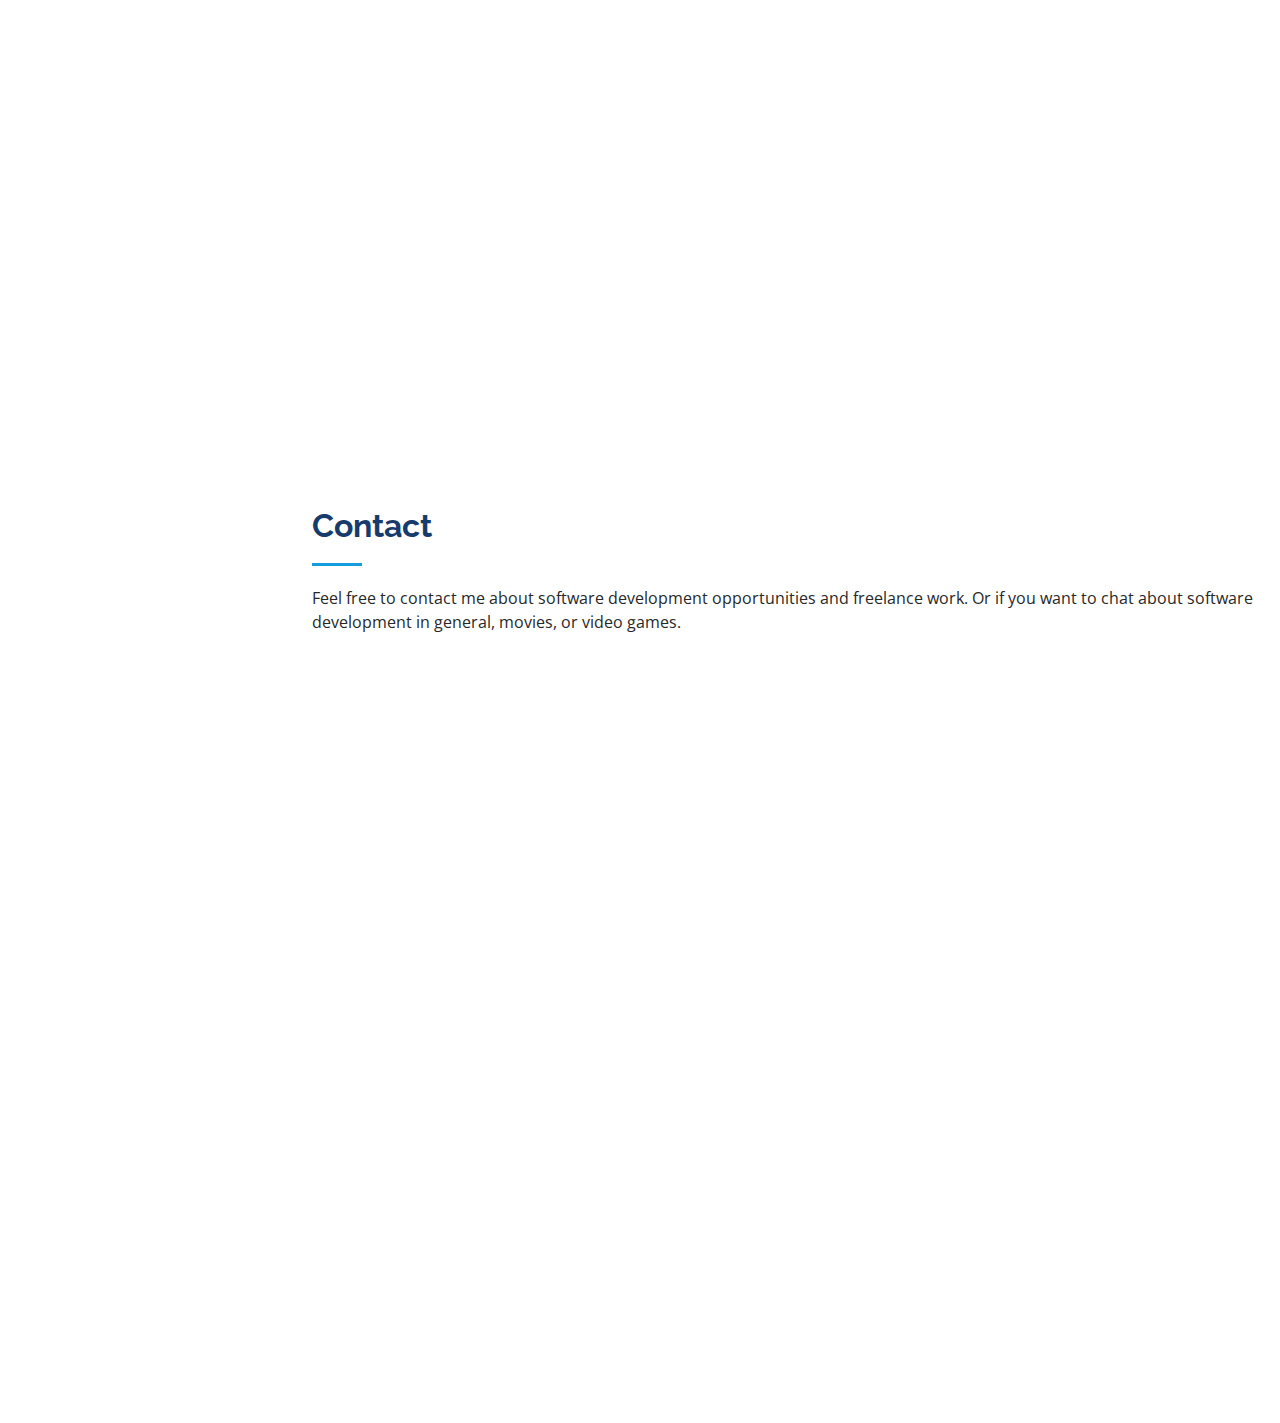
==== commit fe940b93: "changes made" ====
--- a/index.html
+++ b/index.html
@@ -41,7 +41,7 @@
           <a href="https://github.com/OmarAl-Weli" class="github"><i class="bx bxl-github"></i></a>
         </div>
       </div>
-      a mistake
+      
       <nav id="navbar" class="nav-menu navbar">
         <ul>
           <li><a href="#hero" class="nav-link scrollto active"><i class="bx bx-home"></i> <span>Home</span></a></li>
